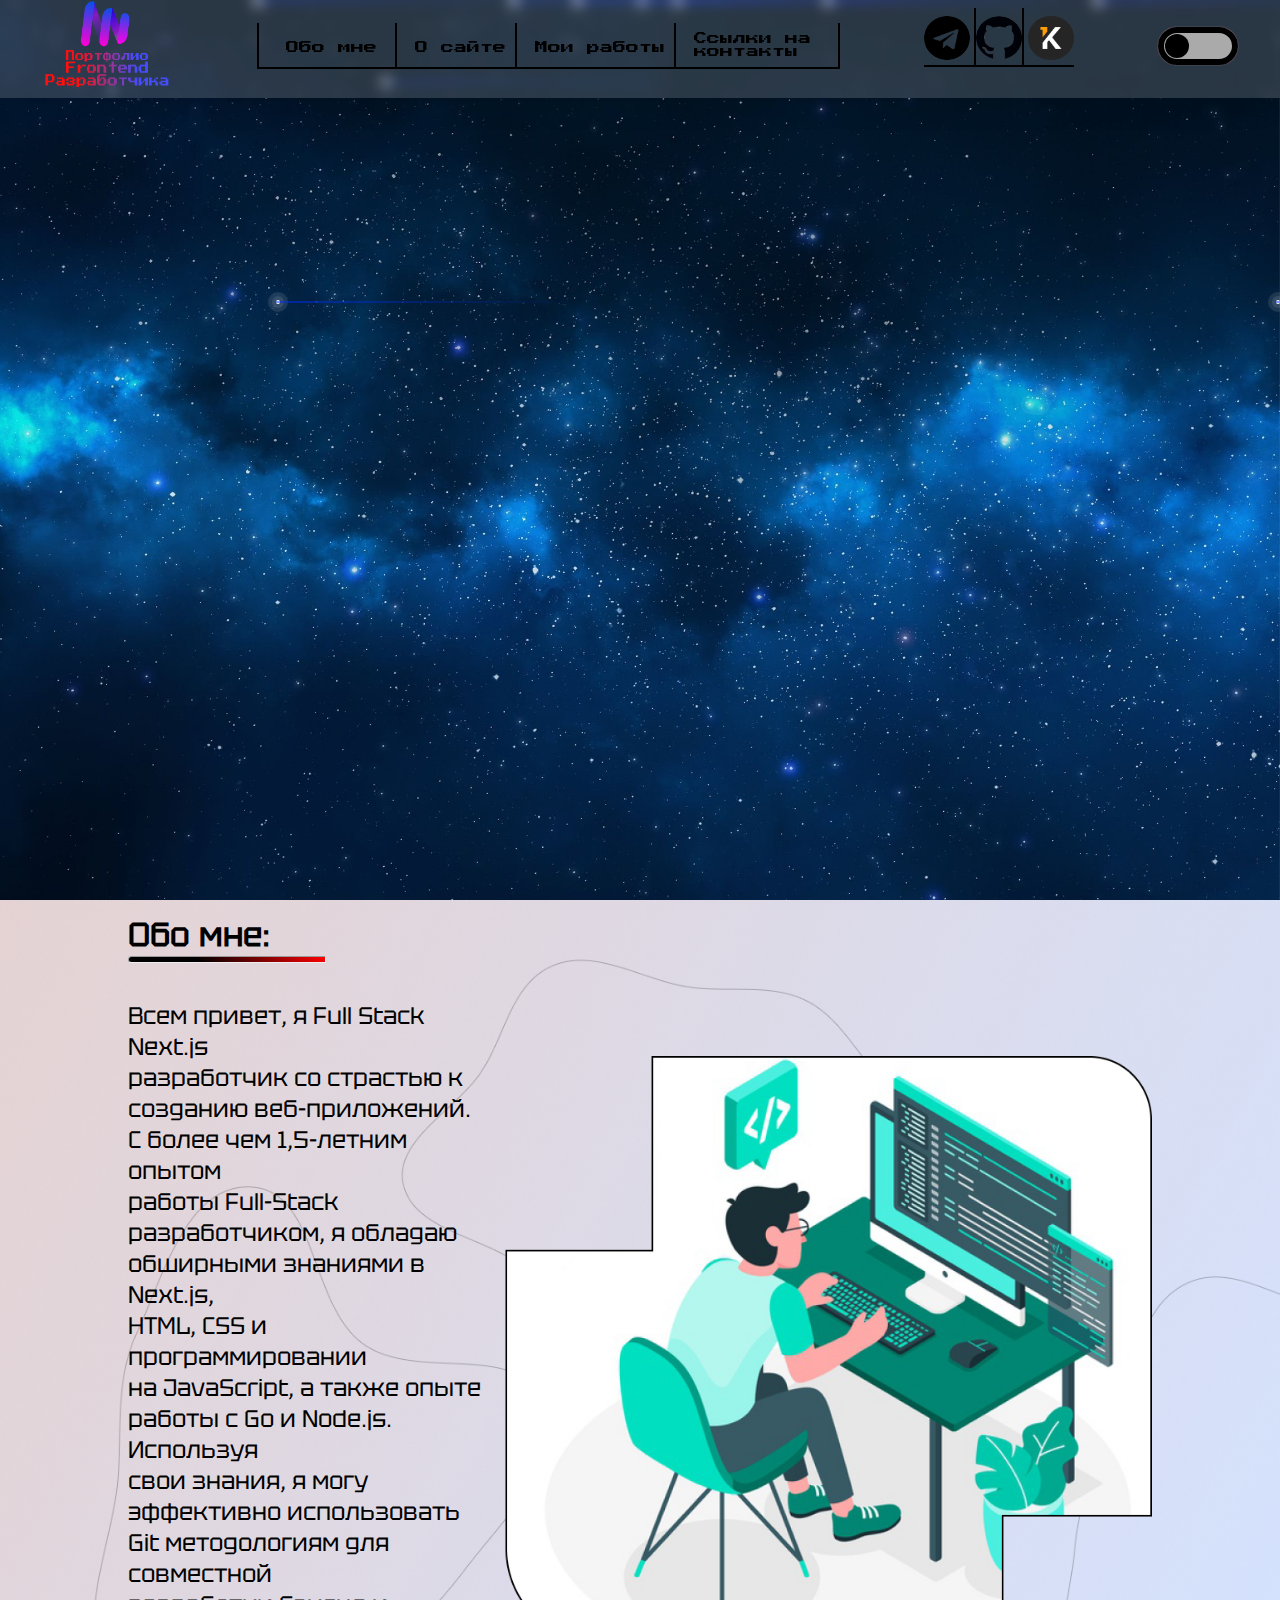
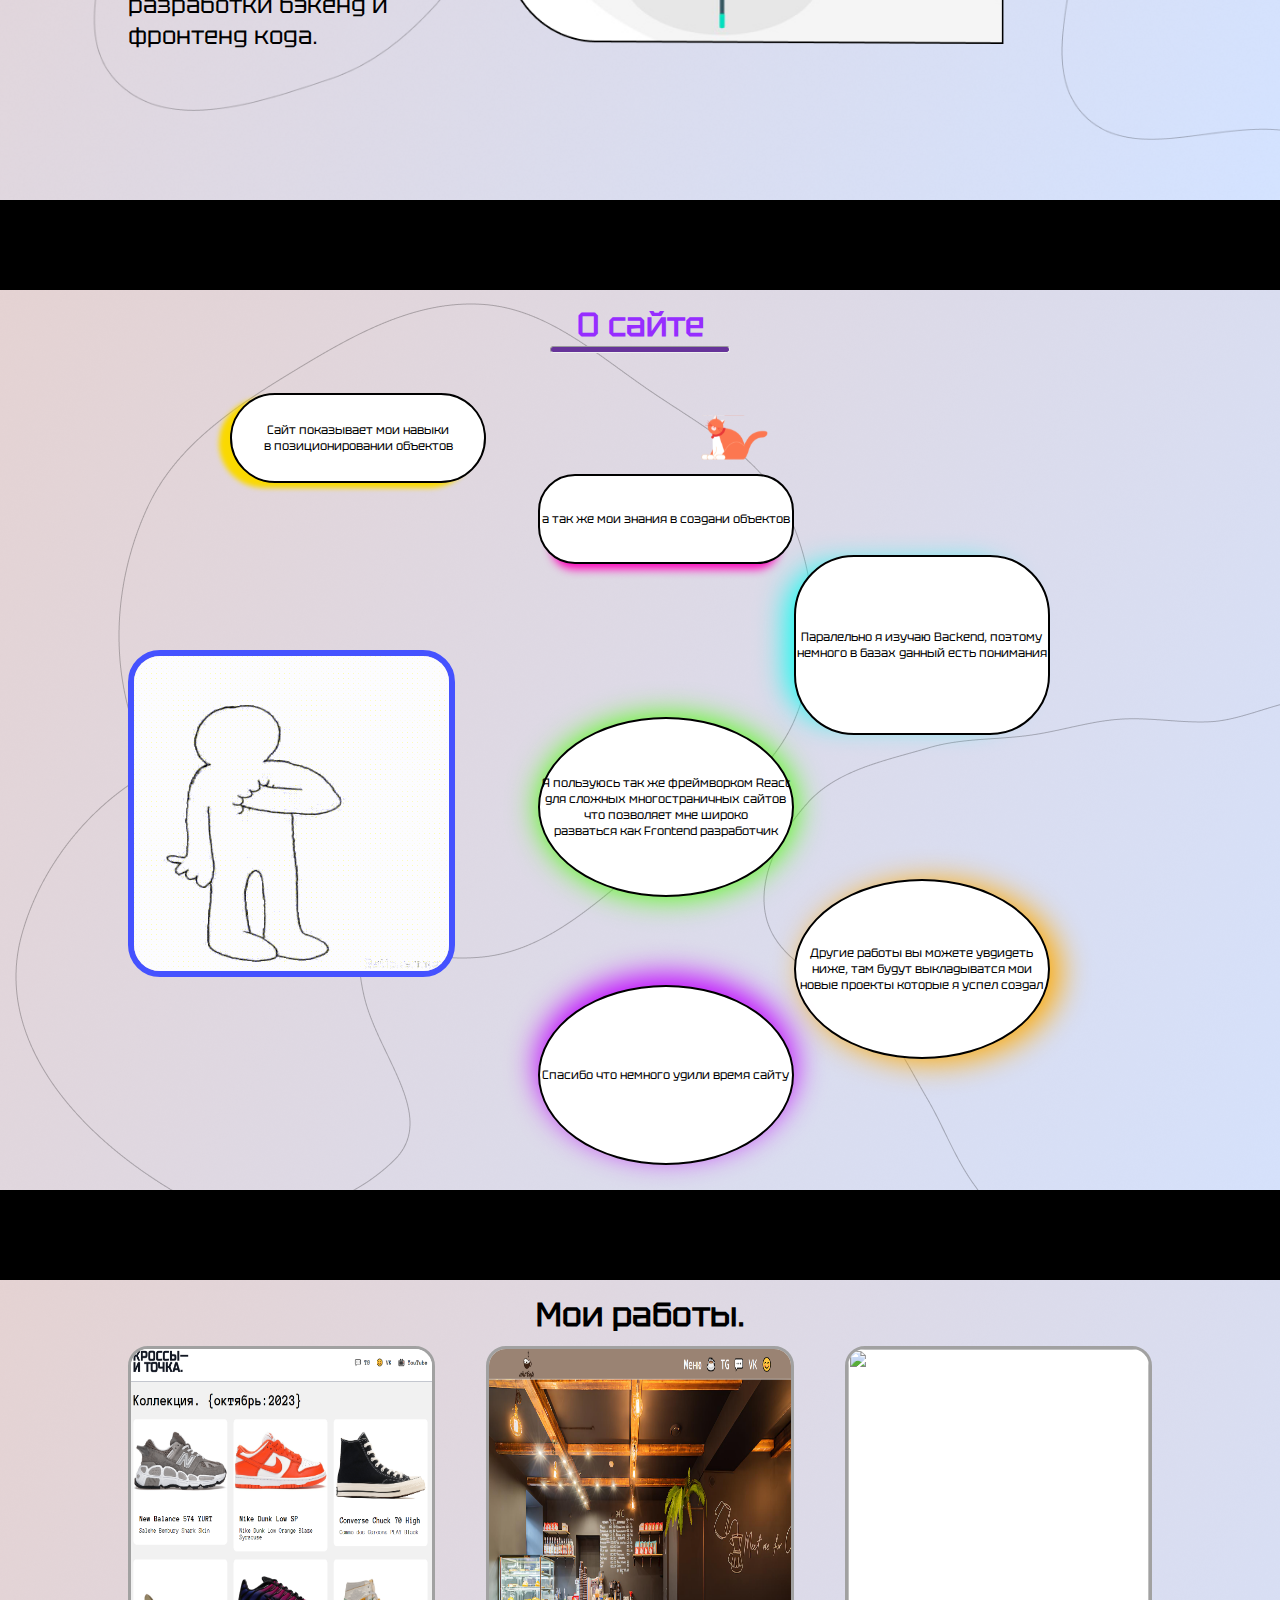
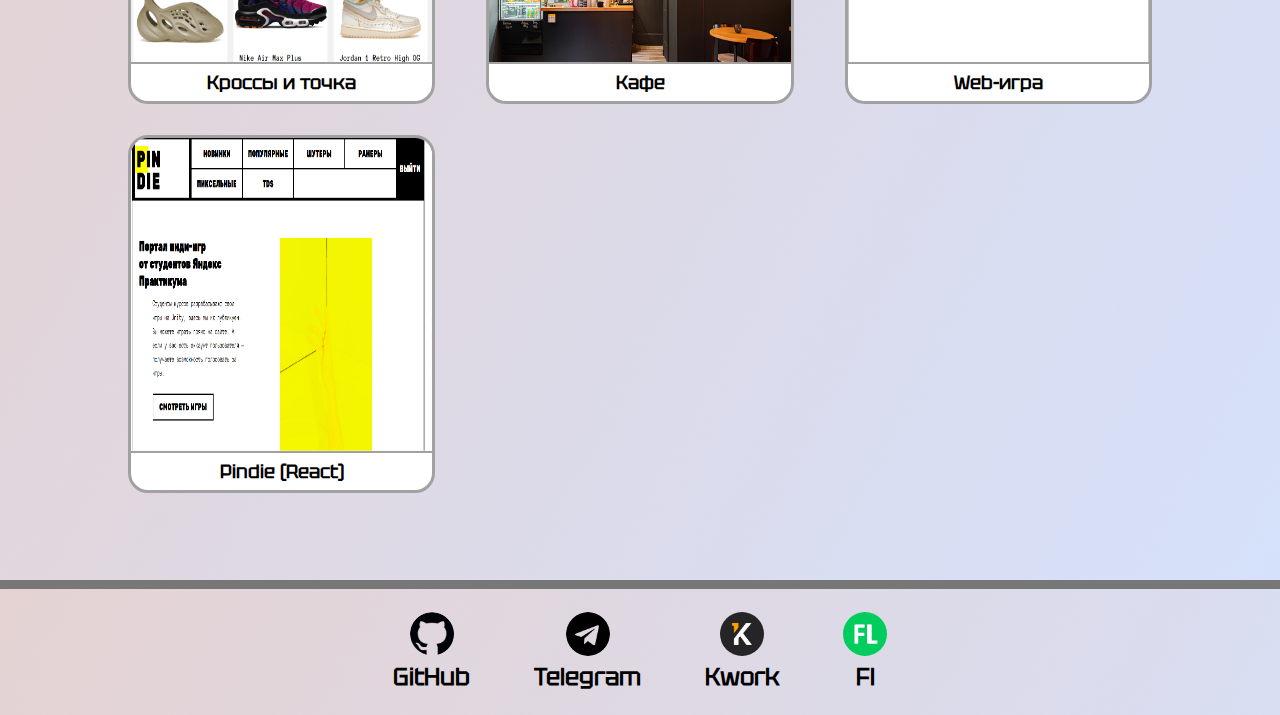
==== Portfolio.html @ 62698fb5 "add" ====
<!DOCTYPE html>
<html lang="ru">

<head>
  <meta charset="UTF-8">
  <meta name="viewport" content="width=device-width, initial-scale=1.0">
  <link rel="stylesheet" href="./css/main.css">
  <script src="./js/main.js" defer></script>
  <title>Portfolio</title>
</head>

<body>
  <header>
    <div class="header" id="hed">
      <div class="content__header">
        <div class="header__logo">
          <a href="./index.html"><img src="./image/Logo.png" class="logo-img" alt="Logo"></a>
        </div>
        <nav>
          <div class="navigation">
            <ul>
              <a href="#cp-1" class="list1">
                <li>Обо мне</li>
              </a>
              <a href="#cp-2" class="list2">
                <li>О сайте</li>
              </a>
              <a href="#cp-3" class="list3">
                <li>Мои работы</li>
              </a>
              <a href="#cp-4" class="list4">
                <li>Ссылки на <br> контакты</li>
              </a>
            </ul>
          </div>
        </nav>
        <div class="link">
          <a href=""><img class="img_link-1" src="./image/Telegram.png" alt="Telegram"></a>
          <a class="border__link" href=""><img class="img_link-2" src="./image/GitHub.png" alt="GitHub"></a>
          <a href=""><img class="img_link-3" src="./image/Kwork.png" alt="Kwork"></a>
        </div>
        <label class="switch">
          <input type="checkbox" class="switch_input" />
          <span class="switch__slider"></span>
        </label>
      </div>
    </div>
    </div>
  </header>
  <main>
    <div class="nav__fixed" id="nav__hidden">
        <ul class="nav__fixed-list">
          <a href="#cp-1" class="fixed-1" ><img src="./image/ob.png" alt="" class="fixed"></a>
          <a href="#cp-2" class="fixed-2" ><img src="./image/sayt.png" alt="" class="fixed"></a>
          <a href="#cp-3" class="fixed-3" ><img src="./image/project.png" alt="" class="fixed"></a>
          <a href="#cp-4" class="fixed-4" ><img src="./image/social-network.png" alt="" class="fixed"></a>
        </ul>
    </div>
    <section>
      <div class="content__background"></div>
      <span class="li li-1"></span>
      <span class="li li-2"></span>
      <span class="li li-3"></span>
      <span class="li li-4"></span>
      <span class="li li-5"></span>
      <span class="li li-6"></span>
      <span class="li li-7"></span>
      <span class="li li-8"></span>
      <span class="li li-9"></span>
      <span class="li li-10"></span>
    </section>
    <section>
      <div class="chapter__main" id="cp-1">
        <div class="chapter">
          <div class="text-chapter">
            <h2>Обо мне:</h2>
            <hr class="hr1">
            <p class="description">Всем привет, я Full Stack Next.js
              <br> разработчик со страстью к
              <br> созданию веб-приложений.
              <br> С более чем 1,5-летним опытом
              <br> работы Full-Stack разработчиком, я обладаю
              <br> обширными знаниями в Next.js,
              <br> HTML, CSS и программировании
              <br> на JavaScript, а также опыте работы с Go и Node.js. Используя
              <br> свои знания, я могу эффективно использовать
              <br> Git методологиям для совместной
              <br> разработки бэкенд и фронтенд кода.
            </p>
          </div>
          <div class="image-chapter">
            <img id="img__chapter" src="./image/image-chapter.png" alt="">
          </div>
        </div>
      </div>
    </section>
    <div class="transition"></div>
    <section>
      <div class="AboutTheSite" id="cp-2">
        <div class="AboutTheSite__container">
          <div class="AboutTheSite__title">
            <h2>О сайте</h2>
            <hr class="hr2">
          </div>
          <div class="AboutTheSite__text">
            <div class="AboutTheSite__text-1 table">
              <p>Сайт показывает мои навыки <br>
                в позиционировании объектов</p>
            </div>
            <div class="AboutTheSite__text-2 table">
              <img src="./image/Cat.svg" alt="">
              <p>а так же мои знания в создани объектов</p>
            </div>
            <div class="AboutTheSite__text-3 table">
              <p>Паралельно я изучаю Backend, поэтому немного в базах данный есть понимания</p>
            </div>
            <div class="AboutTheSite__text-4 table">
              <p>Я пользуюсь так же фреймворком React 
                <br> для сложных многостраничных сайтов что позволяет мне широко
                <br> разваться как  Frontend разработчик
              </p>
            </div>
            <div class="AboutTheSite__text-5 table">
              <p>Другие работы вы можете увдидеть ниже,
                там будут выкладыватся мои новые проекты которые я успел создал</p>
            </div>
            <div class="AboutTheSite__text-6 table">
              <p>Спасибо что немного удили время сайту</p>
            </div>
          </div>
          <div class="gif">
            <img src="./image/love.gif" alt="">
          </div>
        </div>
      </div>
    </section>
    <div class="transition"></div>
    <section>
      <div class="projects" id="cp-3">
        <div class="projects__container">
          <div class="project__text">
            <h2>Мои работы.</h2>
          </div>
          <div class="wrapper__card">
            <div class="card">
              <div class="card__image">
                <img src="./image/cross.png" alt="">
              </div>
              <div class="card__text">
                <h3>Кроссы и точка</h3>
                <a href="https://cheerful-hummingbird-9cb876.netlify.app/" target="_blank">
                  <div class="card__text-p">
                    <p>Мой самый первый проект, данный сайт я разрабатывал по макету,
                      в нём нет ничего такого чем я бы мог похвастаться но вы можете
                      посмотреть его</p>
                  </div>
                </a>
              </div>
            </div>
            <div class="card">
              <div class="card__image">
                <img src="./image/cafe.png" alt="">
              </div>
              <div class="card__text">
                <h3>Кафе</h3>
                <a href="https://effervescent-frangollo-bc3923.netlify.app/" target="_blank">
                  <div class="card__text-p">
                    <p>Здесь я уже могу похвастаться своим первым слайдером а так же этот сайт был адаптирован под
                      мобильные устройства
                    </p>
                  </div>
                </a>
              </div>
            </div>
            <div class="card">
              <div class="card__image">
                <img src="./image/game.png" alt="">
              </div>
              <div class="card__text">
                <h3>Web-игра</h3>
                <a href="https://thriving-starlight-bf7956.netlify.app/" target="_blank">
                  <div class="card__text-p">
                    <p>Это чудо уже было созданно для изучения JavaScript, здесь можно выставить
                      характеристи своему герою и пойти в битву с противником
                    </p>
                  </div>
                </a>
              </div>
            </div>
            <div class="card">
              <div class="card__image">
                <img src="./image/Pindle.png" alt="">
              </div>
              <div class="card__text">
                <h3>Pindie (React)</h3>
                <a href="/" target="_blank">
                  <div class="card__text-p">
                    <p>
                      Сайт был создан изучая React, на этом сайте рализованно много фич, а так же есть авторизация,
                      проект дал мне большой опыт в изучении React
                    </p>
                  </div>
                </a>
              </div>
            </div>

          </div>
        </div>
    </section>
    <footer>
      <div class="transition__footer" id="cp-4">
        <div class="footer__container">
          <nav class="g">
            <a href=""><img class="footer-img" src="/image/GitHub.png" alt="">
              <h2>GitHub</h2>
            </a>
            <a href=""><img class="footer-img" src="/image/Telegram.png" alt="">
              <h2>Telegram</h2>
            </a>
            <a href=""><img class="footer-img" src="/image/Kwork.png" alt="">
              <h2>Kwork</h2>
            </a>
            <a href=""><img class="footer-img" src="/image/FL.png" alt="">
              <h2>Fl</h2>
            </a>
          </nav>
        </div>
      </div>
    </footer>
  </main>
</body>

</html>
---- css/main.css ----
* {
    margin: 0;
    padding: 0;
    box-sizing: border-box;
}

a {
    text-decoration: none;
    color: white;
}
:root {
    --index: calc(1vw + 1vh);
    --transition: 1.5s cubic-bezier(0.05, 0.5, 0, 1);
    --logo-size: calc(var(--index) * 8);
}

@font-face {
    font-family: Tektur-3d;
    src: url(../Fonts/Tektur-VariableFont_wdth\,wght.ttf);
    font-weight: 400;
    
}

@font-face {
    font-family: Exo2-3d;
    src: url(../Fonts/Exo2-Italic-VariableFont_wght.ttf);
    font-weight: 400;
}

@font-face {
    font-family: PressStart2P-3d;
    src: url(../Fonts/PressStart2P-Regular.ttf);
    font-weight: 400;
}

body {
    color: rgb(255, 255, 255);
    font-family: Tektur-3d;
    overflow-x: hidden;
}

html {
  scroll-behavior: smooth;
}

.hidden {
  display: none;
}


.Load {
    position: absolute;
    z-index: 100;
    width: 100vw;
    height: 100vh;
    background-color: black;
}

.logo {
    width: var(--logo-size);
    position: absolute;
    height: var(--logo-size);
    background-size: var(--logo-size); 
    background-repeat: no-repeat;
    left: calc(50% - calc(var(--logo-size) / 2));
    top: calc(var(--index) * 2.8);
    z-index: 1;
}

.layers {
    perspective: 1000px;
    overflow: hidden;
}

.layers__container {
    height: 100vh;
    min-height: 500px;
    transform-style: preserve-3d;
    transform: rotateX(var(--move-y)) rotateY(var(--move-x));
    will-change: transform;
    transition: transform var(--transition);
}

.layers__item {
    position: absolute;
    inset: -15vw;
    background-size: cover;
    background-position: center;
    display: flex;
    justify-content: center;
    align-items: center;
}

.layer-1 {
    transform: translateZ(-155px); scale: (1.06);
}

.layer-2 {
    transform: translateZ(80px) scale(.8);
}

.layer-3 {
    transform: translateZ(120px) scale(.88);
}

.layer-5 {
    transform: translateZ(380px) scale(.7);
}

.hero__content {
    font-size: calc(var(--index) * .80);
    text-align: center;
    text-transform: uppercase;
    letter-spacing: calc(var(--index) * .2.5);
    line-height: 2.5em;
    margin-top: calc(var(--index) * -0.1);
}


.hero__content span {
    display: block;
}

.button-start {
    font-size: Arial;
    font-weight: 600;
    text-transform: uppercase;
    font-size: calc(var(--index) * .71);
    letter-spacing: -0.01vw;
    padding: calc(var(--index) * .7) calc(var(--index) * 1.25);
    background-color: transparent;
    color: white;
    border-radius: 10em;
    border: rgb(255 255 255 / .4) 3px solid;
    outline: none;
    cursor: pointer;
    
}

.button-start:hover {
    border: rgba(17, 0, 255, 0.4) 3px solid;
}


.layer-4, .layer-5 {
    pointer-events: none;
}


/* Главная страница  */

.header {
position: fixed;
z-index: 3;
background: rgba(255, 255, 255, 0.16);
box-shadow: 0 4px 30px rgba(0, 0, 0, 0.1);
backdrop-filter: blur(5.7px);
-webkit-backdrop-filter: blur(5.7px);
width: 100%;
height: calc(var(--index) * 4.5)

}
.content__header {
display: flex;
justify-content:space-around;
align-items: center;
width: 100%;
margin: 0 auto;
}



.header__logo img {
  width: calc(var(--index) * 6);
  height: calc(var(--index) * 4);
}

.navigation {

border-bottom: 0.3vh solid black;
border-left: 0.3vh solid black;
border-right: 0.3vh solid black;
padding: 0 2vh 0 2vh;
}

.navigation li, ul {
    font-family: PressStart2P-3d;
    font-size: calc(var(--index) * 0.60);
    display: flex;
    gap: 1vh;
    list-style: none;
    color: black;
    transition: 0.5s ease-in-out;
}

.list1 {
border-right: 0.3vh solid black;
padding: 2vh 2vh 0 1vh;
}

.list1 li:hover {
  color: rgb(255, 29, 29);
  text-shadow: rgb(255, 0, 0) 1px 0 10px;
}

.list2 {
border-right: 0.3vh solid black;
padding: 2vh 1vh 0 1vh;
}

.list2 li:hover {
  color: rgb(0, 171, 250);
  text-shadow: rgb(0, 171, 250) 1px 0 10px;
}

.list3 {
border-right: 0.3vh solid black;
padding: 2vh 1vh 0 1vh;
}

.list3 li:hover {
  color: rgb(255, 0, 64);
  text-shadow: rgb(255, 0, 64) 1px 0 10px;
}

.list4 {
  padding: 1vh 1vh 0 1vh;
  margin: 0 0 1vh 0;
}

.list4 li:hover {
  color: rgb(0, 255, 42);
  text-shadow: rgb(0, 255, 42) 1px 0 10px;
}


.link {
  margin-bottom: 1vh;
  border-bottom: 0.3vh solid black;
}

.border__link {
  padding-top: 4vh;
  border-left: 0.3vh solid black;
  border-right: 0.3vh solid black;
}

.link img {
  width: calc(var(--index) * 2.1);
  height: calc(var(--index) * 2);
  border-radius: 2em;
  transition: 0.5s ease-in-out;
}

.img_link-1:hover {
  -webkit-box-shadow: 4px 4px 62px 11px rgba(0, 30, 255, 1);
  -moz-box-shadow: 4px 4px 62px 11px rgba(0, 30, 255, 1);
  box-shadow: 4px 4px 62px 11px rgba(0, 30, 255, 1);
}

.img_link-2:hover {
  -webkit-box-shadow: 4px 4px 62px -10px rgba(255, 255, 255, 1);
  -moz-box-shadow: 4px 4px 62px -10px rgba(255, 255, 255, 1);
  box-shadow: 4px 4px 62px -10px rgba(255, 255, 255, 1);
}

.img_link-3:hover {
  -webkit-box-shadow: 4px 4px 62px -10px rgba(246, 255, 107, 1);
  -moz-box-shadow: 4px 4px 62px -10px rgba(246, 255, 107, 1);
  box-shadow: 4px 4px 62px -10px rgba(246, 255, 107, 1);
}

/* переключатель */
.switch {
  display: inline-block;
  position: relative;
  width: 80px;
  height: 38px ;
  background-color: black;
  border-radius: 160px;
}

.switch_input {
  height: 0;
  width: 0;
  opacity: 0;
}

.switch__slider {
  position: absolute;
  cursor: pointer;
  inset: 0;
  background-color: rgb(170, 170, 170);
  border-radius: 160px;
  border: 6px solid black;
}

.switch__slider::before {
  content: "";
  position: absolute;
  cursor: pointer;
  left: 1px;
  top: 1px;
  height: 24px;
  width: 24px;
  background-color: rgb(0, 0, 0);
  border-radius: 160px;
}

.switch_input + .switch__slider {
  box-shadow: 0 0 1px pink;
}

.switch_input:checked + .switch__slider {
  background-color: black;
}


.switch_input:checked + .switch__slider::before {
  transform: translateX(40px);
  background-color: rgb(255, 255, 255);
}

/* Основа */
/* навигация */

#nav__hidden {
  display: none;
}

.nav__fixed {
  position: fixed;
  z-index: 10;
  right: 1.5%;
  top: 35%;
  background: rgba(0, 174, 255, 0.342);
  box-shadow: 0 4px 30px rgba(0, 0, 0, 0.1);
  backdrop-filter: blur(5.7px);
  -webkit-backdrop-filter: blur(5.7px);
  border-radius: 2em;
  width: 8vh;
  height: 35vh;
  border: 0.3vh black solid;
}

.nav__fixed-list {
  width: 100%;
  height: 100%;
  display: flex;
  flex-direction: column;
  justify-content: center;
  align-items: center;
  gap: 3vh;
}

.nav__fixed-list img {
  width: 5vh;
  height: 4.5vh;
}

.fixed-1:hover {
  padding-bottom: 0.4vh;
  border-bottom: 0.3vh rgb(255, 29, 29) solid;
}

.fixed-2:hover {
  padding-bottom: 0.4vh;
  border-bottom: 0.3vh rgb(0, 171, 250) solid;
}

.fixed-3:hover {
  padding-bottom: 0.4vh;
  border-bottom: 0.3vh rgb(255, 0, 64) solid;
}

.fixed-4:hover {
  padding-bottom: 0.4vh;
  border-bottom: 0.3vh rgb(0, 255, 42) solid;
}

.contet__main {
  width: 100%;
  min-height: 100vh;
  transform-style: preserve-3d;
}


.content__background {
  perspective: 1px;
  width: 100%;
  height: 100dvh;
  transform-style: inherit;
}

.content__background::before {
  content: '';
  display: block;
  position: absolute;
  inset: 0;
  /* top: -10vh; */
  z-index: -1;
  transform-origin: center;
  min-height: 100vh;
  background-image: url(../image/bacground-test.jpg);
  background-attachment: fixed;
  background-repeat: no-repeat;
  background-size: cover;
  transition: 1s;
  transform: translateZ(-1px) scale(2);
}

/* Метеориты */
.li {

  position: absolute;
  top: 50%;
  left: 50%;
  width: 4px;
  height: 4px;
  background: #FFF;
  border-radius: 50%;
  box-shadow: 0 0 0 4px rgba(255, 255, 255, 0.1),
  0 0 0 8px rgba(255, 255, 255, 0.1),
  0 0 20px rgba(255,255,255,1);
  animation: animate 3s linear infinite;
}

@keyframes animate {
  0% {
    transform: rotate(315deg) translateX(0);
    opacity: 0.1;
  }
  20% {
    opacity: 0.3;
  }
  40% {
    opacity: 0.5;
  }
  50% {
    opacity: 0.8;
  }
  70% {
    opacity: 1;
  }
  100% {
    transform: rotate(315deg) translateX(-100vh);
    opacity: 0;
  }
}

.li::before {
  content: '';
  position: absolute;
  top: 50%;
  transform: translateY(-50%);
  width: 300px;
  height: 1px;
  background: linear-gradient(90deg, #002fff, 
  transparent);
}

.li-1 {
  top: 0;
  right: 0;
  left: 50%;
  animation-delay: 0;
  animation-duration: 1s;
}
.li-2 {
  top: 0;
  right: 80px;
  left: 40%;
  animation-delay: 0.2s;
  animation-duration: 3s;
}
.li-3 {
  top: 80px;
  right: 0px;
  left: 30%;
  animation-delay: 0.4s;
  animation-duration: 2s;
}
.li-4 {
  top: 0;
  right: 400px;
  left: 20%;
  animation-delay: 0.8s;
  animation-duration: 2.5s;
}
.li-5 {
  top: 0px;
  right: 180px;
  left: initial;
  animation-delay: 0.6s;
  animation-duration: 1.5s;
}
.li-6 {
  top: 0;
  right: 600px;
  left: initial;
  animation-delay: 1s;
  animation-duration: 3s;
}
.li-7 {
  top: 300px;
  right: 0px;
  left: initial;
  animation-delay: 1.2s;
  animation-duration: 1.75s;
}
.li-8 {
  top: 0;
  right: 700px;
  left: initial;
  animation-delay: 1.4s;
  animation-duration: 1.25s;
}
.li-9 {
  top: 300px;
  right: 1000px;
  left: initial;
  animation-delay: 0.75s;
  animation-duration: 2.25s;
}
.li-10 {
  top: 0;
  right: 450px;
  left: initial;
  animation-delay: 2.75;
  animation-duration: 2.25s;
}

/* Обо мне */

.chapter__main {
  width: 100%;
  height: 100vh;
  background-image: url(../image/background-chapter.png);
  background-repeat: no-repeat;
  background-size: cover;
}

.chapter {
  display: flex;
  padding: 1% 0 1% 0;
  width: 80%;
  height: 100vh;
  margin: 0 auto;
}


.hr1 {
  width: 22vh;
  height: 0.8vh;
  background: -webkit-linear-gradient(45deg, rgb(0, 0, 0) 35%, rgb(255, 0, 0) 100%);
  background: -moz-linear-gradient(45deg, rgb(0, 0, 0) 35%, rgb(255, 0, 0) 100%);
  background: linear-gradient(45deg, rgb(0, 0, 0) 35%, rgb(255, 0, 0) 100%);
  border-radius: 25px 0px 0px 25px;
}

.text-chapter {
display: flex;
flex-direction: column;
}

.text-chapter h2 {
  color: black;
  font-size: calc(var(--index) * 1.5);
}

.text-chapter p {
  margin-top: 10%;
  font-size: calc(var(--index) * 1.1);
  color: black;
}

.description {
  display: flex;
  justify-content: center;
  align-items: center;
}

.image-chapter {
  display: flex;
  align-items: center;
}

.image-chapter img {
  width: calc(var(--index) * 30);
  height: calc(var(--index) * 27);
}

.transition {
  width: 100%;
  height: 10vh;
  background-color: black;
}

/* О сайте */

.AboutTheSite {
  padding: 1% 0 1% 0;
  width: 100%;
  height: 100vh;
  background-image: url(../image/AboutTheSite.png);
  position: relative;
}

.AboutTheSite__container {
  width: 80%;
  margin: 0 auto;
}

.AboutTheSite__title h2 {
  color: rgb(150, 45, 255);
  text-align: center;
  font-size: calc(var(--index) * 1.5);

}

.hr2 {
  background-color: rebeccapurple;
  border-radius: 20px;
  margin: 0 auto;
  width: 20vh;
  height: 0.8vh;
}

.gif img{
  border: 6px solid rgb(69, 82, 255);
  border-radius: 2em;
}

.gif {
  position: absolute;
  top: 40%;
}

.AboutTheSite__text {
  width: 100%;
  height: 90vh;
  position: relative;
}
.AboutTheSite__text p {
  color: black;
}

.table {
  position: absolute;
  display: flex;
  justify-content: center;
  align-items: center;
  text-align: center;
  background-color: white;
  border: 2px solid black;
}

.table p {
  font-size: calc(var(--index) * 0.55)
}


.AboutTheSite__text-1 {
  top: 5%;
  left: 10%;
  border-radius: 88px;
  width: 25%;
  height: 10vh;
  -webkit-box-shadow: -11px 5px 5px 0px rgba(250,217,0,1);
  -moz-box-shadow: -11px 5px 5px 0px rgba(250,217,0,1);
  box-shadow: -11px 5px 5px 0px rgba(250,217,0,1);
}

.AboutTheSite__text-2 {
  position: relative;
  top: 15%;
  left: 40%;
  border-radius: 37px;
  width: 25%;
  height: 10vh;
  -webkit-box-shadow: -1px 19px 10px -14px rgba(255,0,187,1);
  -moz-box-shadow: -1px 19px 10px -14px rgba(255,0,187,1);
  box-shadow: -1px 19px 10px -14px rgba(255,0,187,1);
}

.AboutTheSite__text-2 img {
  position: absolute;
  top: -96%;
  left: 60%;
  width: calc(var(--index) * 4);
  height: calc(var(--index) * 4);

}


.AboutTheSite__text-3 {
  top: 25%;
  left: 65%;
  border-radius: 60px;
  width: 25%;
  height: 20vh;
  -webkit-box-shadow: -20px -2px 31px -14px rgba(0,255,242,1);
  -moz-box-shadow: -20px -2px 31px -14px rgba(0,255,242,1);
  box-shadow: -20px -2px 31px -14px rgba(0,255,242,1);
}

.AboutTheSite__text-4 {
  top: 45%;
  left: 40%;
  border-radius: 70%;
  width: 25%;
  height: 20vh;
  -webkit-box-shadow: 1px 0px 31px 0px rgba(72,255,0,1);
  -moz-box-shadow: 1px 0px 31px 0px rgba(72,255,0,1);
  box-shadow: 1px 0px 31px 0px rgba(72,255,0,1);
}

.AboutTheSite__text-5 {
  top: 65%;
  left: 65%;
  border-radius: 70%;
  width: 25%;
  height: 20vh;
  -webkit-box-shadow: 10px 3px 31px 0px rgba(255,170,0,1);
  -moz-box-shadow: 10px 3px 31px 0px rgba(255,170,0,1);
  box-shadow: 10px 3px 31px 0px rgba(255,170,0,1);
}

.AboutTheSite__text-6 {
  top: 78%;
  left: 40%;
  border-radius: 70%;
  width: 25%;
  height: 20vh;
  -webkit-box-shadow: 0px -10px 31px 0px rgba(191,0,255,1);
  -moz-box-shadow: 0px -10px 31px 0px rgba(191,0,255,1);
  box-shadow: 0px -10px 31px 0px rgba(191,0,255,1);
}

.gif img {
  width: calc(var(--index) * 15);
  height: calc(var(--index) * 15);
}

/* Мои работы */

.projects {
  padding: 1% 0 1% 0;
  width: 100%;
  height: 100vh;
  background-image: url(../image/projects-background.png);
  position: relative;
}

.projects__container {
  width: 80%;
  margin: 0 auto;
}

.project__text h2 {
  color: rgb(0, 0, 0);
  text-align: center;
  font-size: calc(var(--index) * 1.5);
}

.wrapper__card {
  width: 100%;
  height: 100%;
  display: flex;
  flex-wrap: wrap;
  justify-content: space-between;
  padding: 1% 0 1% 0;
  gap: 2%;
}

.card {
  display: flex;
  position: relative;
  flex-direction: column;
  background-color: rgb(255, 255, 255);
  width: 30%;
  height: 100%;
  border-radius: 20px 20px 20px 20px;
  border: 3px rgb(161, 161, 161) solid;
  overflow: hidden;
  margin-bottom: 3%;
}



.card__image {
  display: flex;
  justify-content: center;
  align-items: center;
}

.card__image img {
  border-bottom: 2px rgb(161, 161, 161) solid;
  width: 100%;
  height: 35vh;
}

.card__text {
  width: 100%;
  height: 90%;
  padding-top: 2%;
  padding-bottom: 2%;
  color: black;
  text-align: center;
}



.card__text h3 {
  color: black;
}


.card__text-p{
  font-size: calc(var(--index) * 0.8);
  display: flex;
  opacity: 0;
  position: absolute;
  text-align: center;
  justify-content: center;
  align-items: center;
  inset: 0;
  z-index: 2;
  color: #ffffff;
  background-color: #2b2e38d2;
  animation: back 1s ease-in-out;
}

.card__text-p:hover {
  animation: fadeInFromNone 1s  ease-in-out ;
  transition: 1s;
  opacity: 1;
}


@keyframes fadeInFromNone {
  from {
    opacity: 0;
  } to {
    opacity: 1;
  }
}

@keyframes back {
 from {
  opacity: 1;
 } to {
   opacity: 0;
 }
}

/* ссылки на контакты */


.transition__footer {
  width: 100%;
  height: 15vh;
  border-top: 1vh rgb(119, 119, 119) solid;
  background-image: url(../image/projects-background.png);
}

.footer__container {
  width: 100%;
  height: 100%;
}

.g {
  display: flex;
  height: 100%;
  justify-content: center;
  align-items: center;
  text-align: center;
  gap: 5%;
}

.g h2 {
  color: black;
}

.g a:hover {
  border-bottom: black 0.6vh solid;
}

.footer-img {
  width: 100%;
  height: 100%;
  width: calc(var(--index) * 2);
  height: calc(var(--index) * 2);
  border-radius: 2em;
}

/* анимация */

@keyframes animtaion-blocks {
  0% {
    opacity: 0;
    transform:translateX(500px)
  }
}

@keyframes animtaion-blocks-2 {
  0% {
    opacity: 0;
    transform:translateX(-500px)
  }
}

@media (prefers-reduced-motion: no-preference) {
  .animation-block {
   animation: animtaion-blocks 2s infinite;
  }
  .animation-block-2 {
    animation: animtaion-blocks-2 2s 1;
  }
}
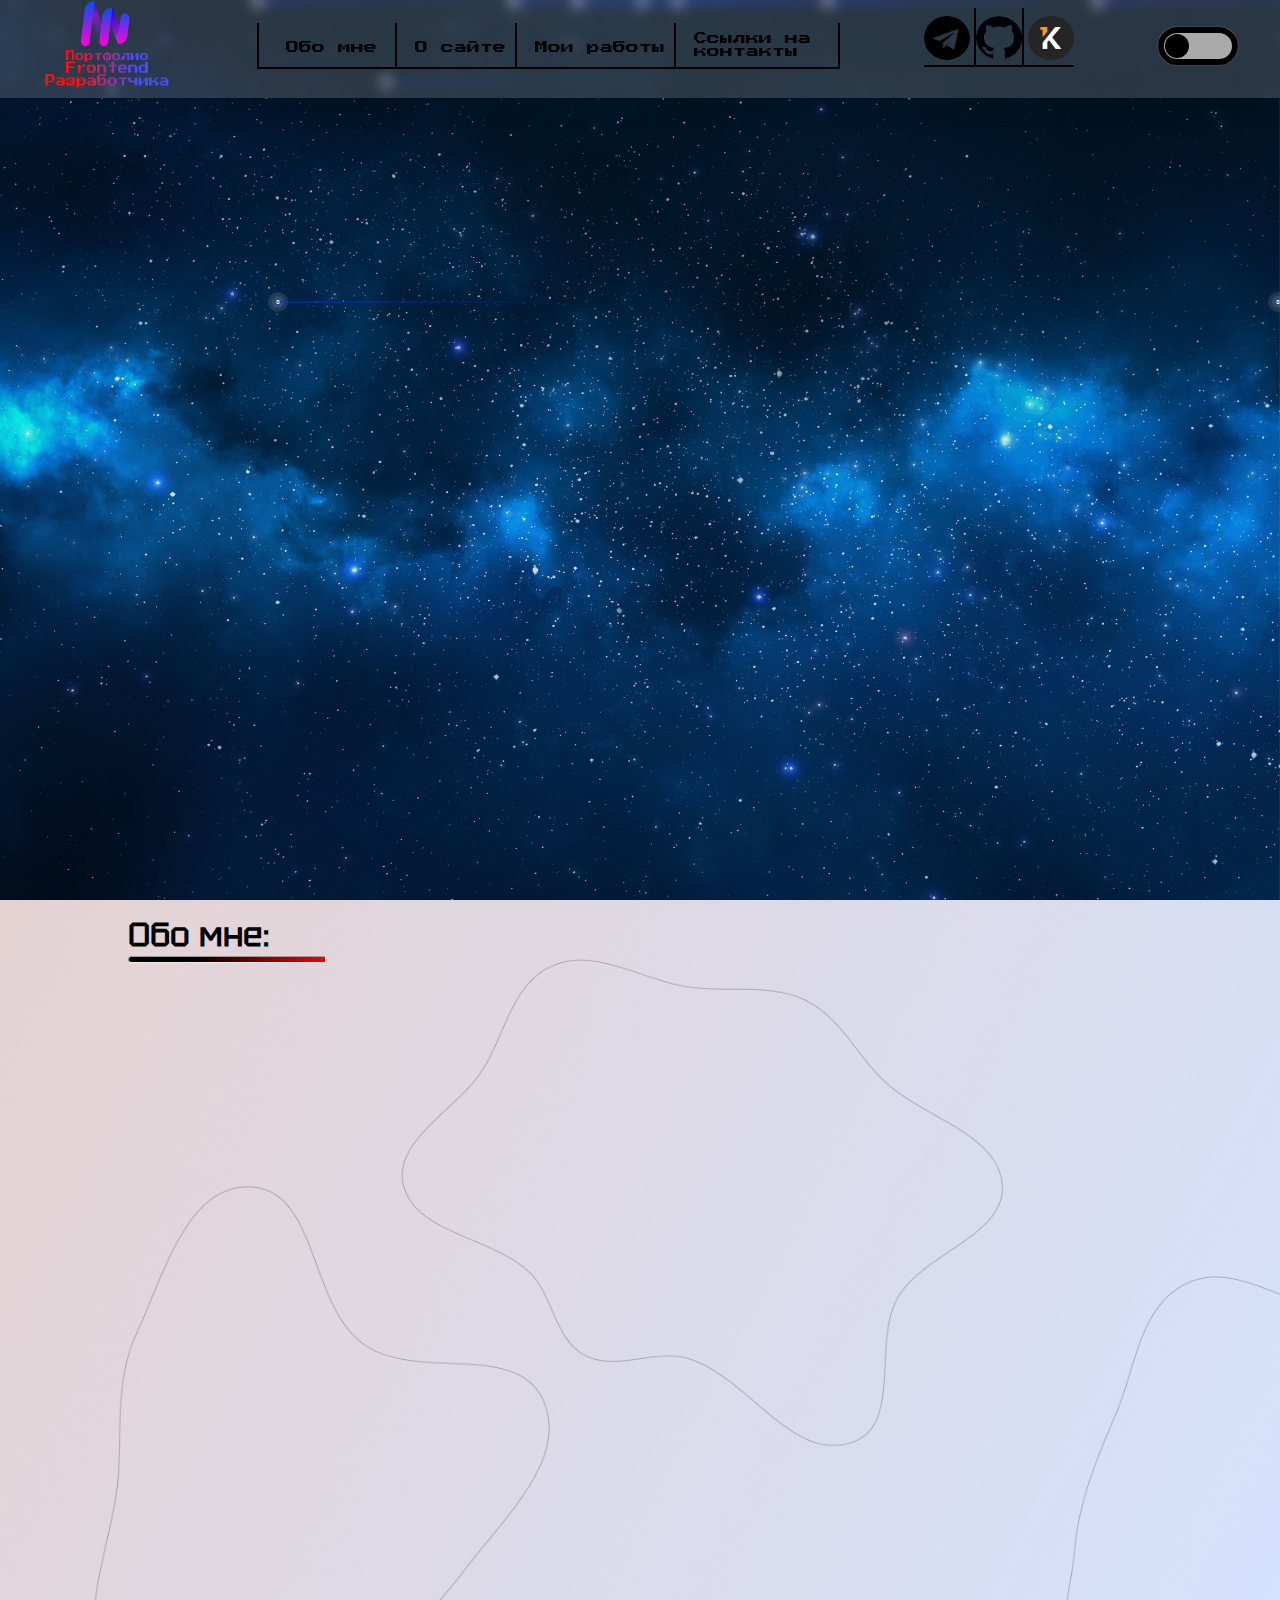
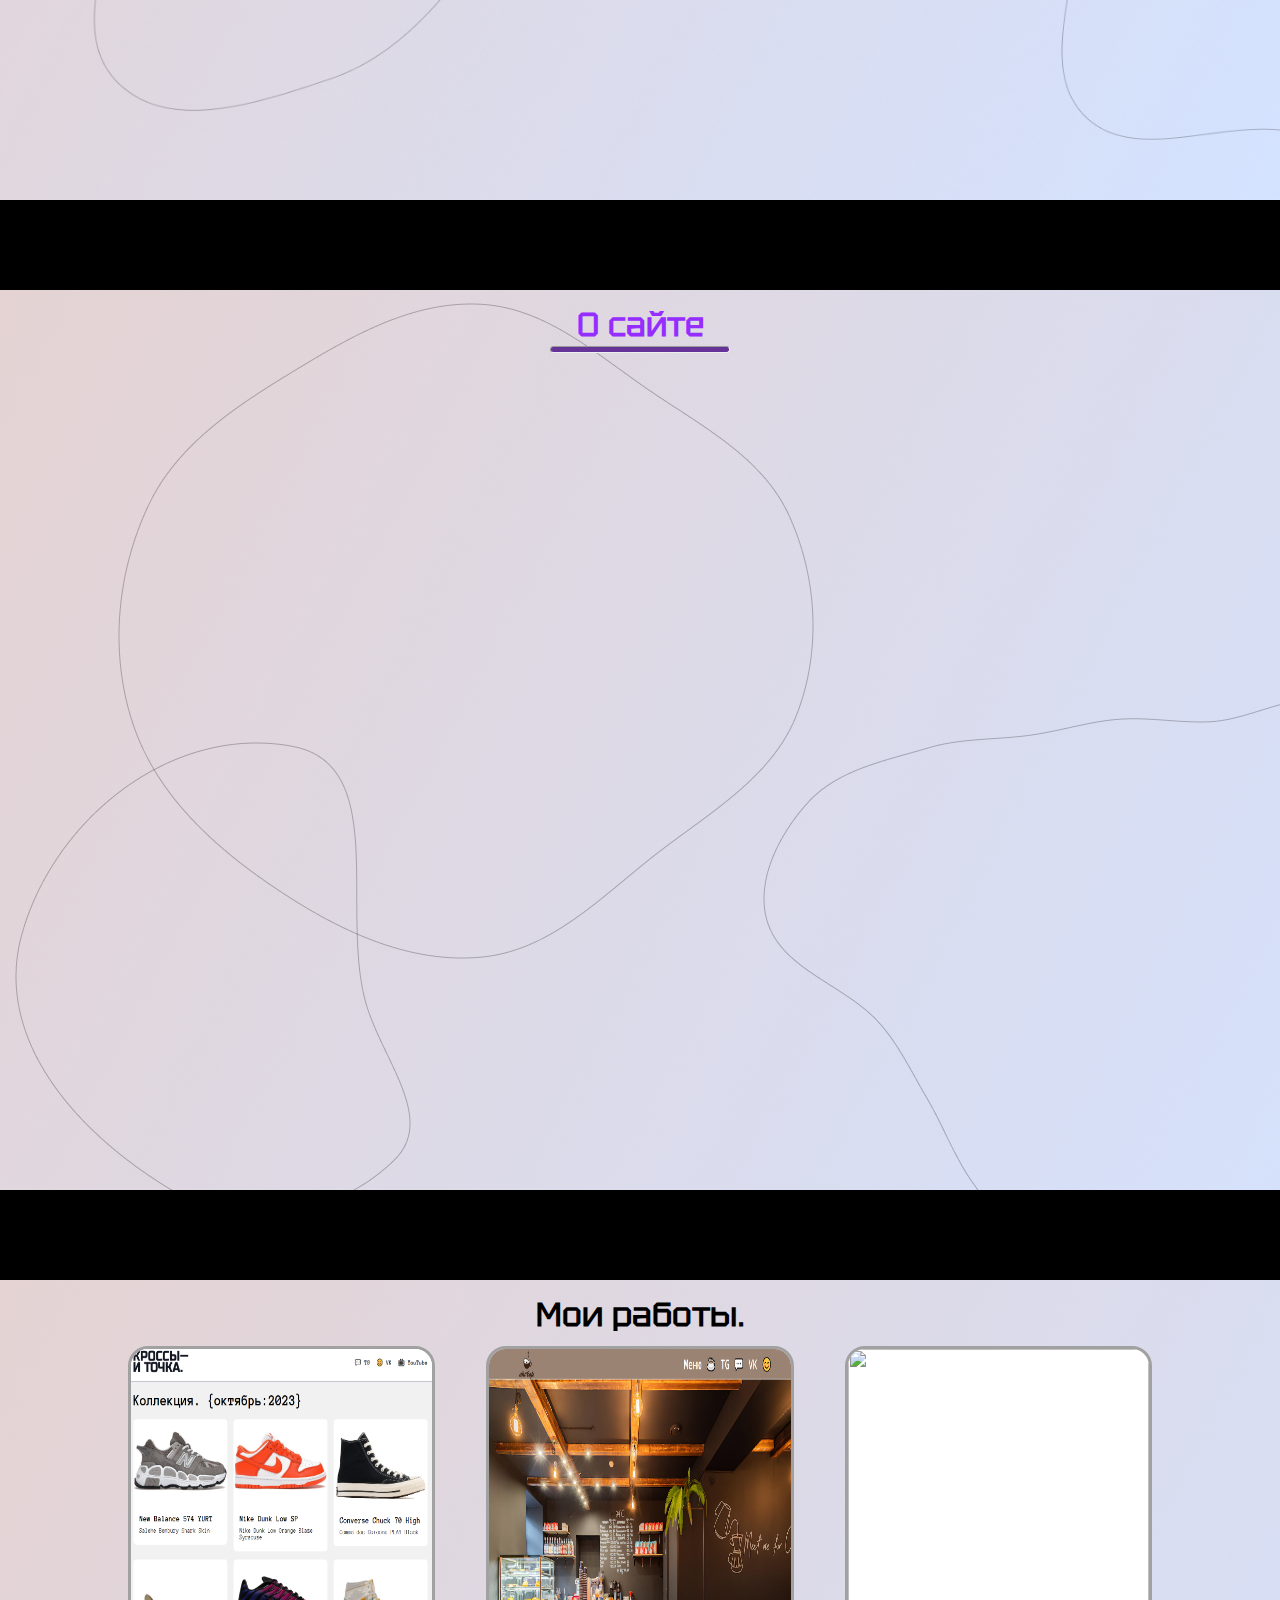
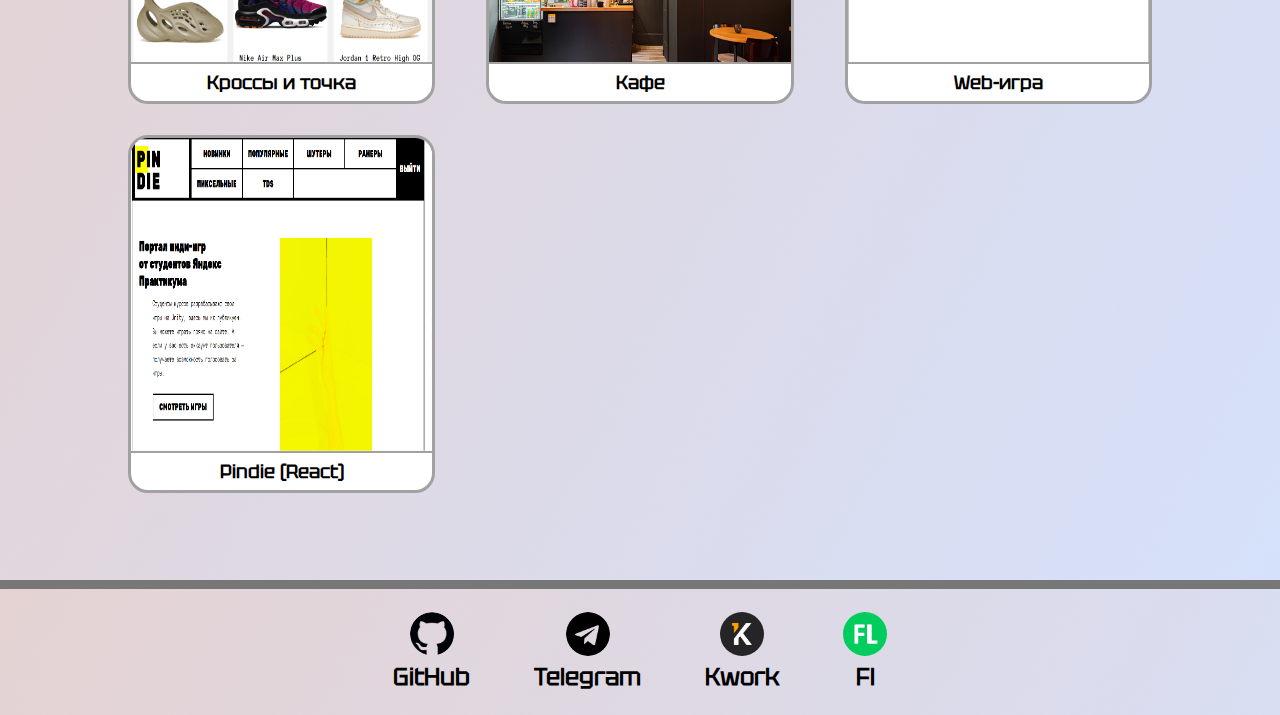
==== commit c458f1ab: "add" ====
--- a/Portfolio.html
+++ b/Portfolio.html
@@ -70,12 +70,12 @@
       <span class="li li-10"></span>
     </section>
     <section>
-      <div class="chapter__main" id="cp-1">
+      <div class="chapter__main anim" id="cp-1">
         <div class="chapter">
           <div class="text-chapter">
             <h2>Обо мне:</h2>
             <hr class="hr1">
-            <p class="description">Всем привет, я Full Stack Next.js
+            <p class="description ">Всем привет, я Full Stack Next.js
               <br> разработчик со страстью к
               <br> созданию веб-приложений.
               <br> С более чем 1,5-летним опытом
@@ -89,14 +89,14 @@
             </p>
           </div>
           <div class="image-chapter">
-            <img id="img__chapter" src="./image/image-chapter.png" alt="">
+            <img id="img__chapter"  src="./image/image-chapter.png" alt="">
           </div>
         </div>
       </div>
     </section>
     <div class="transition"></div>
     <section>
-      <div class="AboutTheSite" id="cp-2">
+      <div class="AboutTheSite anim" id="cp-2">
         <div class="AboutTheSite__container">
           <div class="AboutTheSite__title">
             <h2>О сайте</h2>
--- a/css/main.css
+++ b/css/main.css
@@ -911,11 +911,35 @@
   }
 }
 
+@keyframes animation-blocks-3 {
+  0% {
+    opacity: 0;
+    transform:translateY(-100%)
+  }
+  
+}
+@keyframes animation-blocks-4 {
+  0% {
+    opacity: 0;
+    transform:translateX(-100%)
+  }
+}
+
 @media (prefers-reduced-motion: no-preference) {
-  .animation-block {
-   animation: animtaion-blocks 2s infinite;
-  }
-  .animation-block-2 {
+  .image-chapter {
+    display: none;
+    animation: animtaion-blocks 2s 1;
+  }
+  .description {
+    display: none;
     animation: animtaion-blocks-2 2s 1;
   }
+  .table {
+    display: none;
+    animation: animation-blocks-3 2s 1;
+  }
+  .gif {
+    display: none;
+    animation: animation-blocks-4 2s 1;
+  }
 }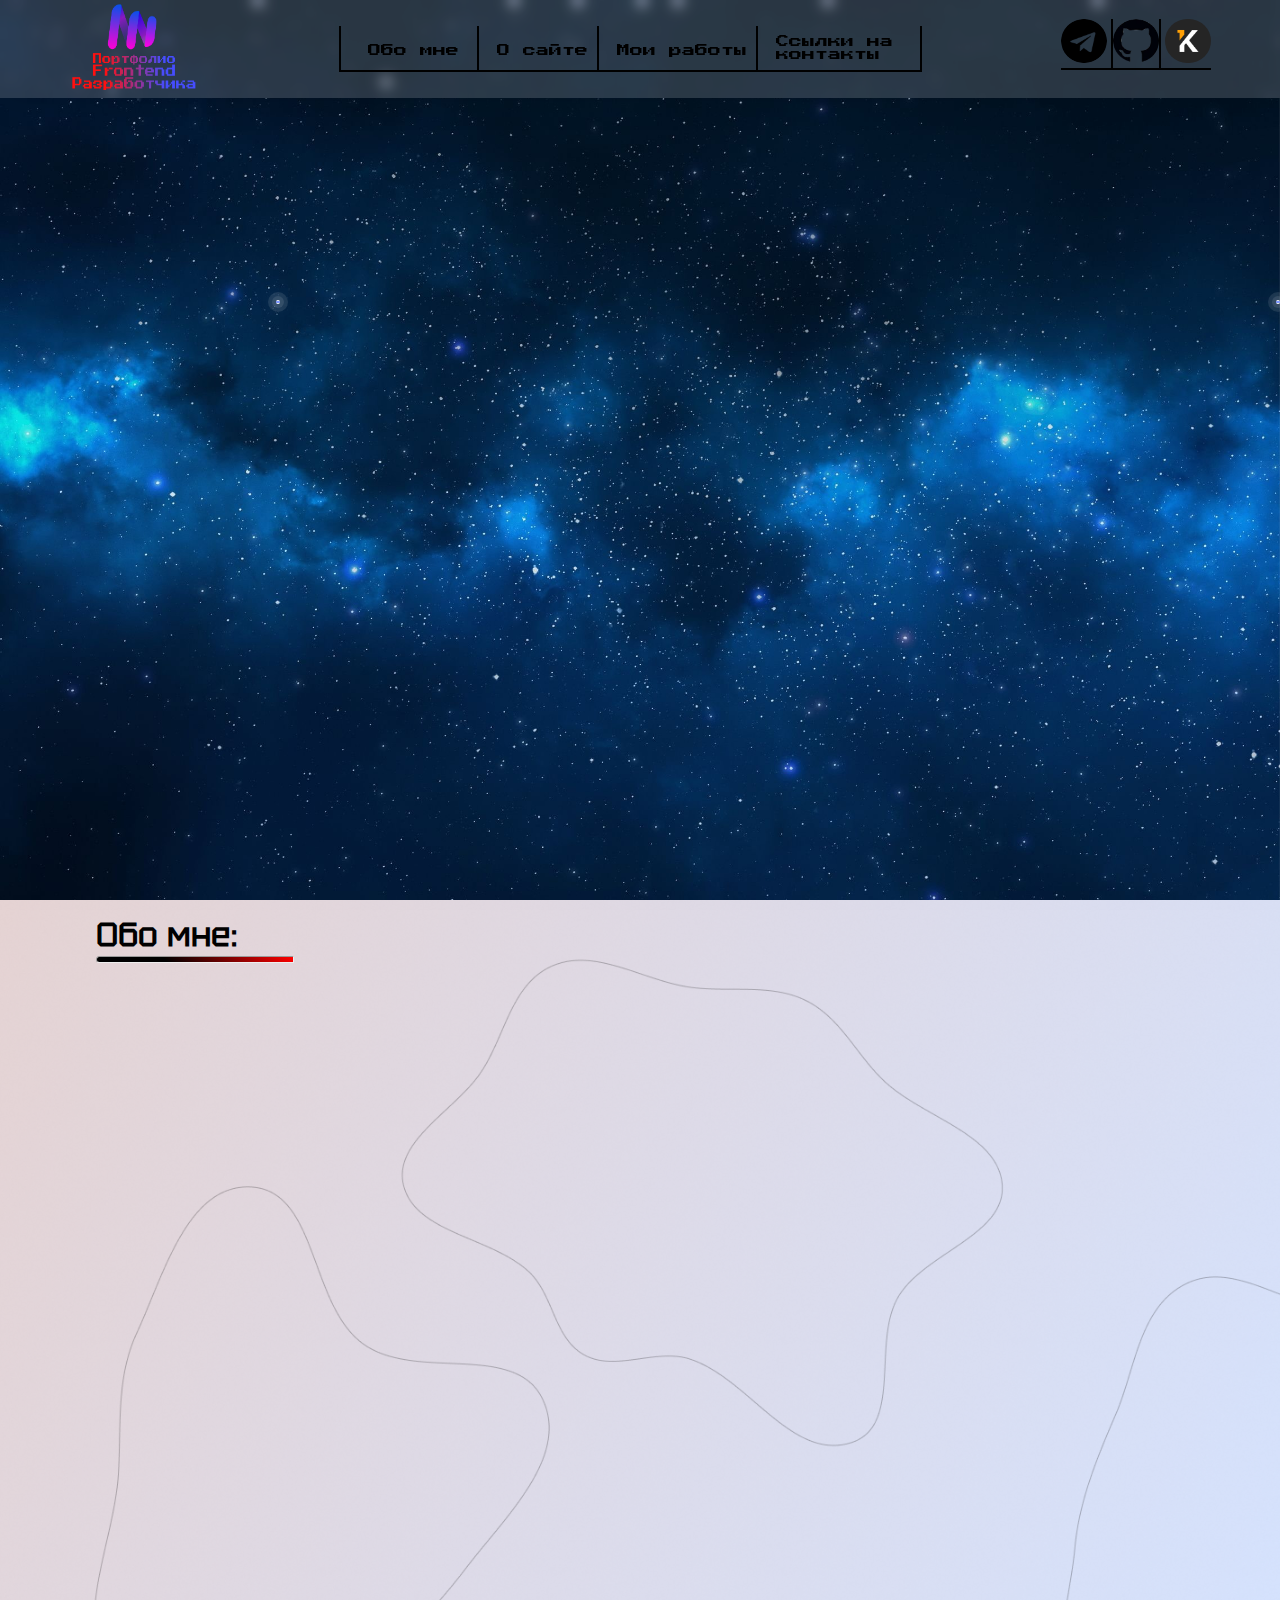
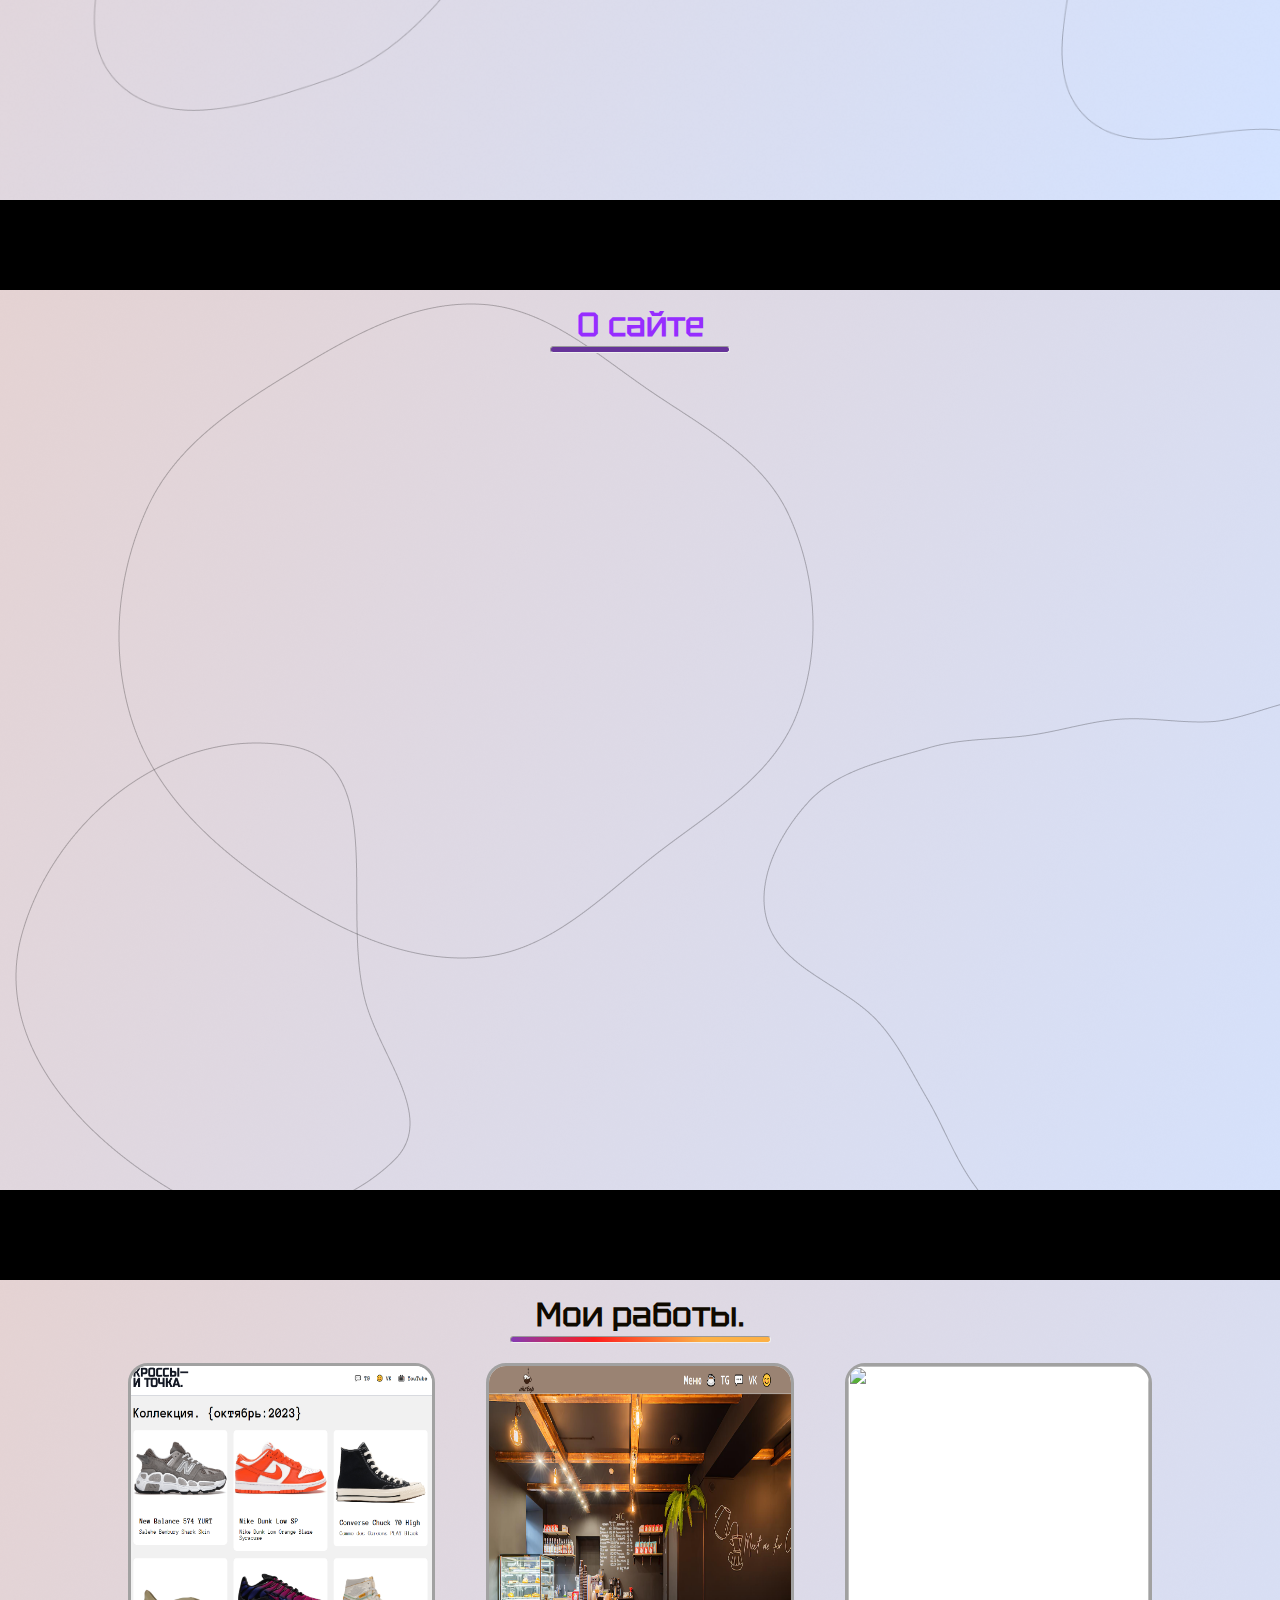
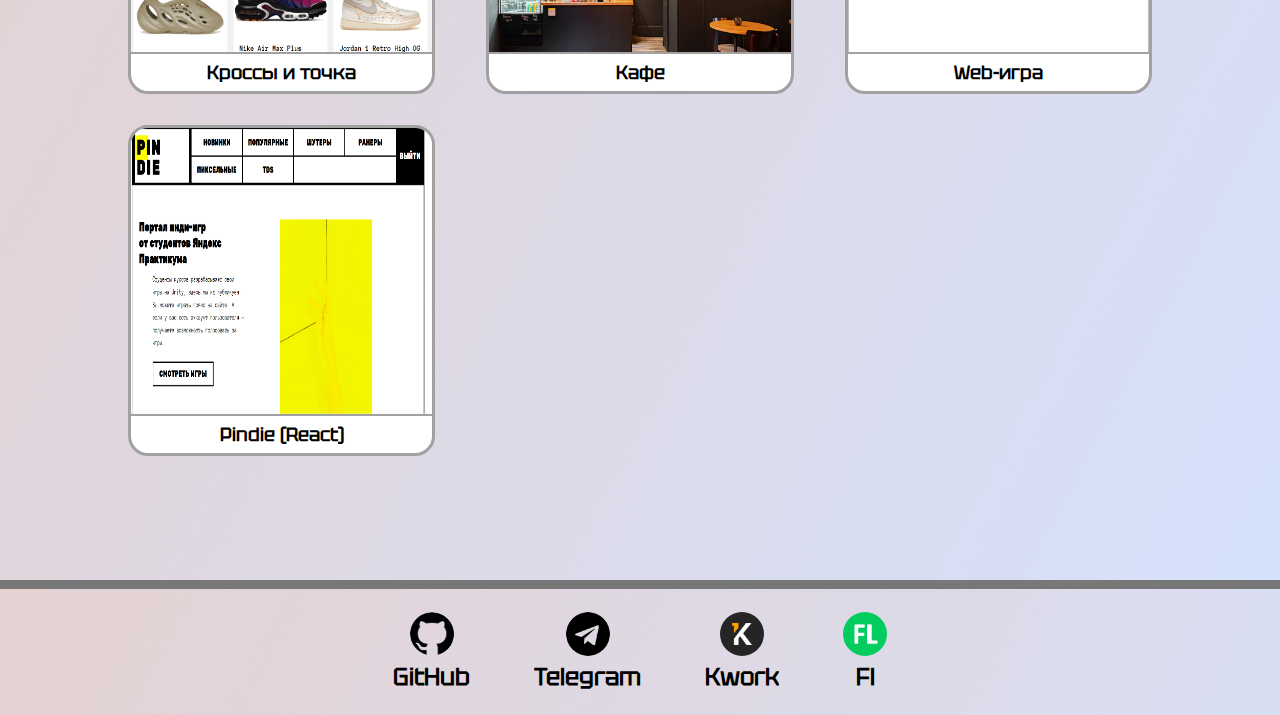
==== commit c9d6dcf5: "add" ====
--- a/Portfolio.html
+++ b/Portfolio.html
@@ -8,7 +8,6 @@
   <script src="./js/main.js" defer></script>
   <title>Portfolio</title>
 </head>
-
 <body>
   <header>
     <div class="header" id="hed">
@@ -39,10 +38,6 @@
           <a class="border__link" href=""><img class="img_link-2" src="./image/GitHub.png" alt="GitHub"></a>
           <a href=""><img class="img_link-3" src="./image/Kwork.png" alt="Kwork"></a>
         </div>
-        <label class="switch">
-          <input type="checkbox" class="switch_input" />
-          <span class="switch__slider"></span>
-        </label>
       </div>
     </div>
     </div>
@@ -140,6 +135,7 @@
         <div class="projects__container">
           <div class="project__text">
             <h2>Мои работы.</h2>
+            <hr class="hr3">
           </div>
           <div class="wrapper__card">
             <div class="card">
--- a/css/main.css
+++ b/css/main.css
@@ -3,6 +3,7 @@
     margin: 0;
     padding: 0;
     box-sizing: border-box;
+    overflow-x: hidden;
 }
 
 a {
@@ -166,6 +167,7 @@
 justify-content:space-around;
 align-items: center;
 width: 100%;
+height: 100%;
 margin: 0 auto;
 }
 
@@ -269,57 +271,6 @@
   -webkit-box-shadow: 4px 4px 62px -10px rgba(246, 255, 107, 1);
   -moz-box-shadow: 4px 4px 62px -10px rgba(246, 255, 107, 1);
   box-shadow: 4px 4px 62px -10px rgba(246, 255, 107, 1);
-}
-
-/* переключатель */
-.switch {
-  display: inline-block;
-  position: relative;
-  width: 80px;
-  height: 38px ;
-  background-color: black;
-  border-radius: 160px;
-}
-
-.switch_input {
-  height: 0;
-  width: 0;
-  opacity: 0;
-}
-
-.switch__slider {
-  position: absolute;
-  cursor: pointer;
-  inset: 0;
-  background-color: rgb(170, 170, 170);
-  border-radius: 160px;
-  border: 6px solid black;
-}
-
-.switch__slider::before {
-  content: "";
-  position: absolute;
-  cursor: pointer;
-  left: 1px;
-  top: 1px;
-  height: 24px;
-  width: 24px;
-  background-color: rgb(0, 0, 0);
-  border-radius: 160px;
-}
-
-.switch_input + .switch__slider {
-  box-shadow: 0 0 1px pink;
-}
-
-.switch_input:checked + .switch__slider {
-  background-color: black;
-}
-
-
-.switch_input:checked + .switch__slider::before {
-  transform: translateX(40px);
-  background-color: rgb(255, 255, 255);
 }
 
 /* Основа */
@@ -398,7 +349,6 @@
   display: block;
   position: absolute;
   inset: 0;
-  /* top: -10vh; */
   z-index: -1;
   transform-origin: center;
   min-height: 100vh;
@@ -588,7 +538,7 @@
 
 .image-chapter img {
   width: calc(var(--index) * 30);
-  height: calc(var(--index) * 27);
+  height: calc(var(--index) * 25);
 }
 
 .transition {
@@ -759,9 +709,19 @@
 }
 
 .project__text h2 {
-  color: rgb(0, 0, 0);
+  color: #0f0a00;
   text-align: center;
   font-size: calc(var(--index) * 1.5);
+  
+}
+
+.hr3 {
+  width: 29vh;
+  height: 0.8vh;
+  background: rgb(131,58,180);
+  background: linear-gradient(90deg, rgba(131,58,180,1) 0%, rgba(253,29,29,1) 32%, rgba(252,176,69,1) 74%);
+  margin: 0 auto;
+  border-radius: 25px 25px 25px 25px;
 }
 
 .wrapper__card {
@@ -934,7 +894,7 @@
     display: none;
     animation: animtaion-blocks-2 2s 1;
   }
-  .table {
+  .AboutTheSite__text {
     display: none;
     animation: animation-blocks-3 2s 1;
   }
@@ -942,4 +902,104 @@
     display: none;
     animation: animation-blocks-4 2s 1;
   }
+}
+
+ /* оптимизация под мобильные устройства  */
+
+@media (max-width: 1440px) {
+  /* обо мне  */
+  .chapter {
+    width: 85%;
+  }
+  .text-chapter p {
+    margin-top: 15%;
+    font-size: calc(var(--index) * 1.2);
+    align-items: center;
+    color: black;
+  }
+  .image-chapter img {
+    width: calc(var(--index) * 27);
+    height: calc(var(--index) * 25);
+  }
+  .nav__fixed {
+    width: 6vh;
+    height: 28vh;
+  }
+  .nav__fixed-list img {
+    width: 4.2vh;
+    height: 4vh;
+  }
+  /* О сайте  */
+  .AboutTheSite__container {
+    width: 85%;
+  }
+
+  .table p {
+    font-size: calc(var(--index) * 0.7)
+  }
+
+  .AboutTheSite__text-1 {
+    width: 30%;
+    height: 10vh;
+  }
+
+  .AboutTheSite__text-2 img {
+    height: calc(var(--index) * 5);
+  }
+
+
+  .AboutTheSite__text-3 {
+    left: 70%;
+  }
+
+  .AboutTheSite__text-4 {
+    width: 32%;
+    height: 20vh;
+  }
+
+  .AboutTheSite__text-5 {
+    left: 70%;
+    width: 26%;
+  }
+
+  .AboutTheSite__text-6 {
+    height: 19vh;
+
+  }
+
+  .gif img {
+    width: calc(var(--index) * 17);
+    height: calc(var(--index) * 17);
+  }
+  /* Мои работы  */
+  .wrapper__card {
+    padding: 2% 0 0% 0;
+    align-items: center;
+    gap: 4%;
+  }
+
+  .card__image img {
+    height: 32vh;
+  }
+}
+
+@media (max-width: 768px) { 
+  .header {
+    height: 20vh;
+   }
+
+   .header__logo img {
+    width: calc(var(--index) * 8);
+    height: calc(var(--index) * 6);
+  }
+
+  .navigation li, ul {
+    font-size: calc(var(--index) * 0.70);
+  }
+
+  .link img {
+    width: calc(var(--index) * 2.8);
+    height: calc(var(--index) * 2.5);
+  }
+
 }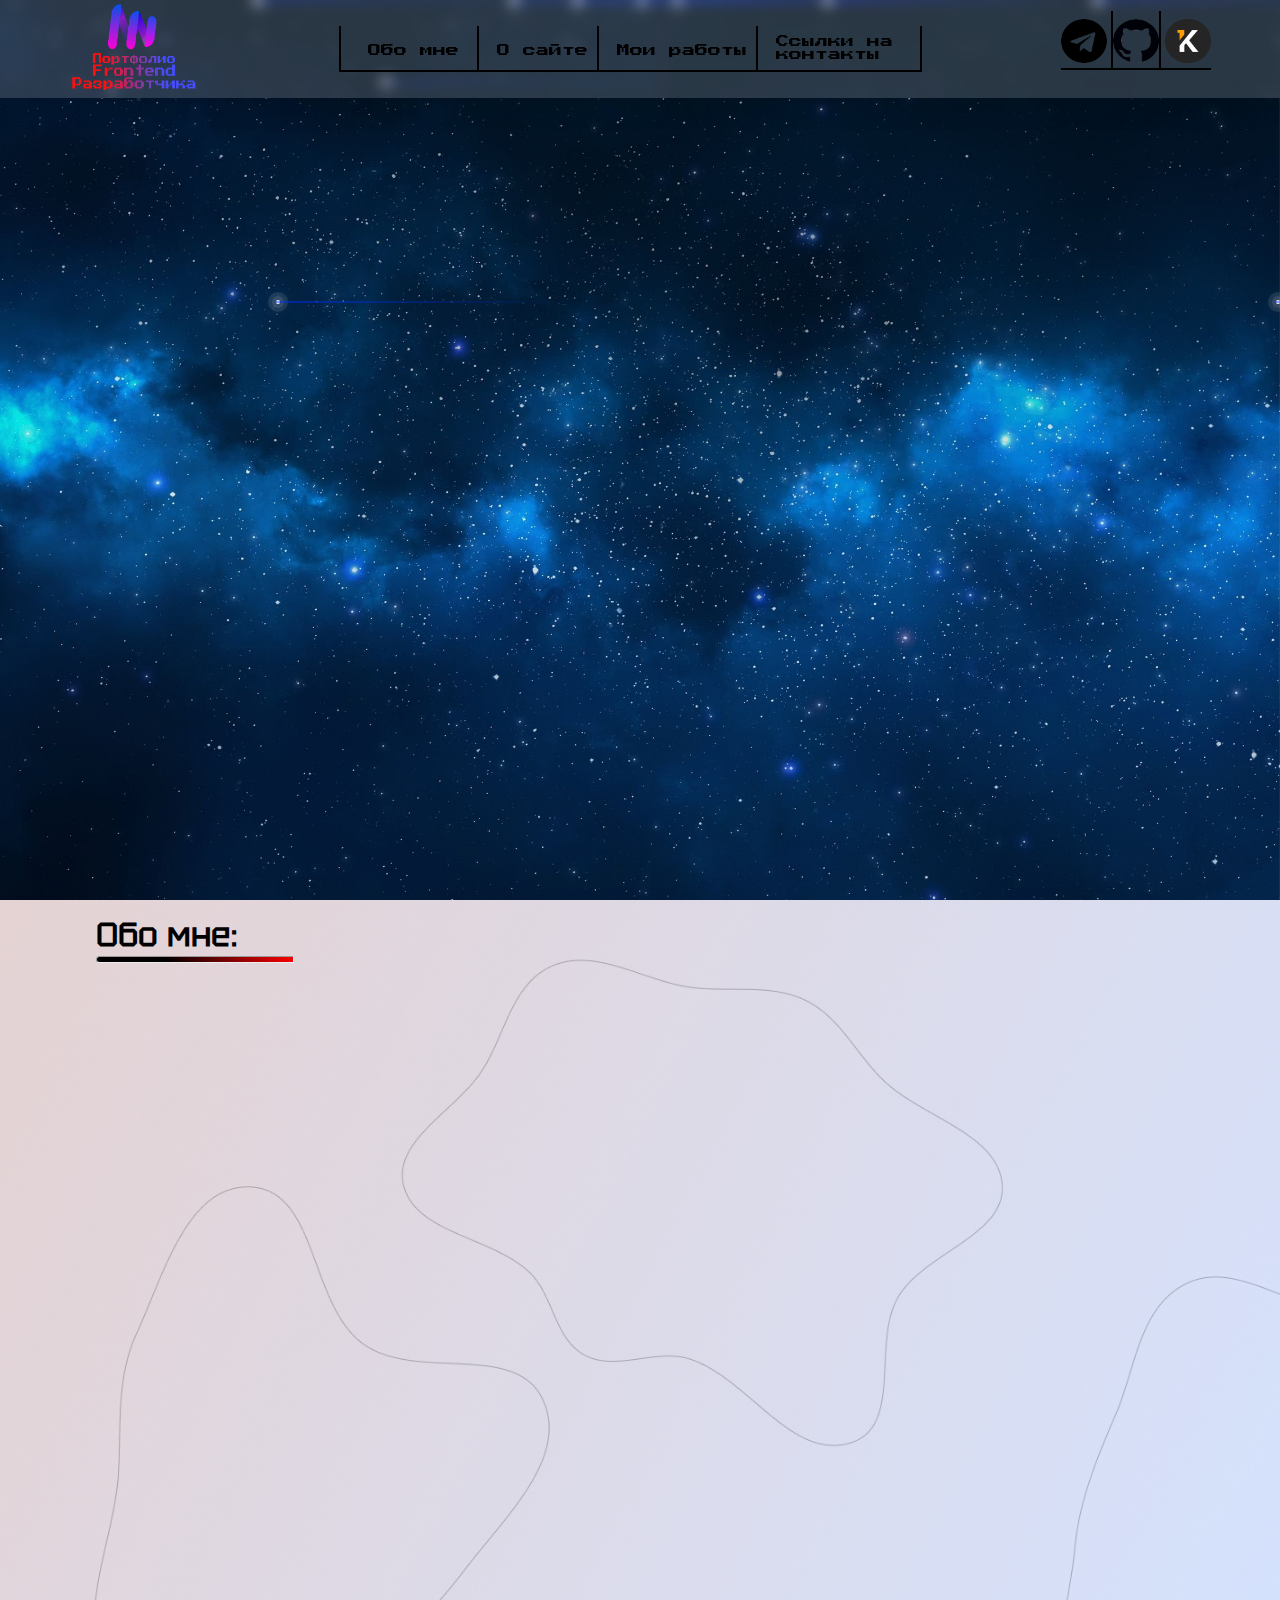
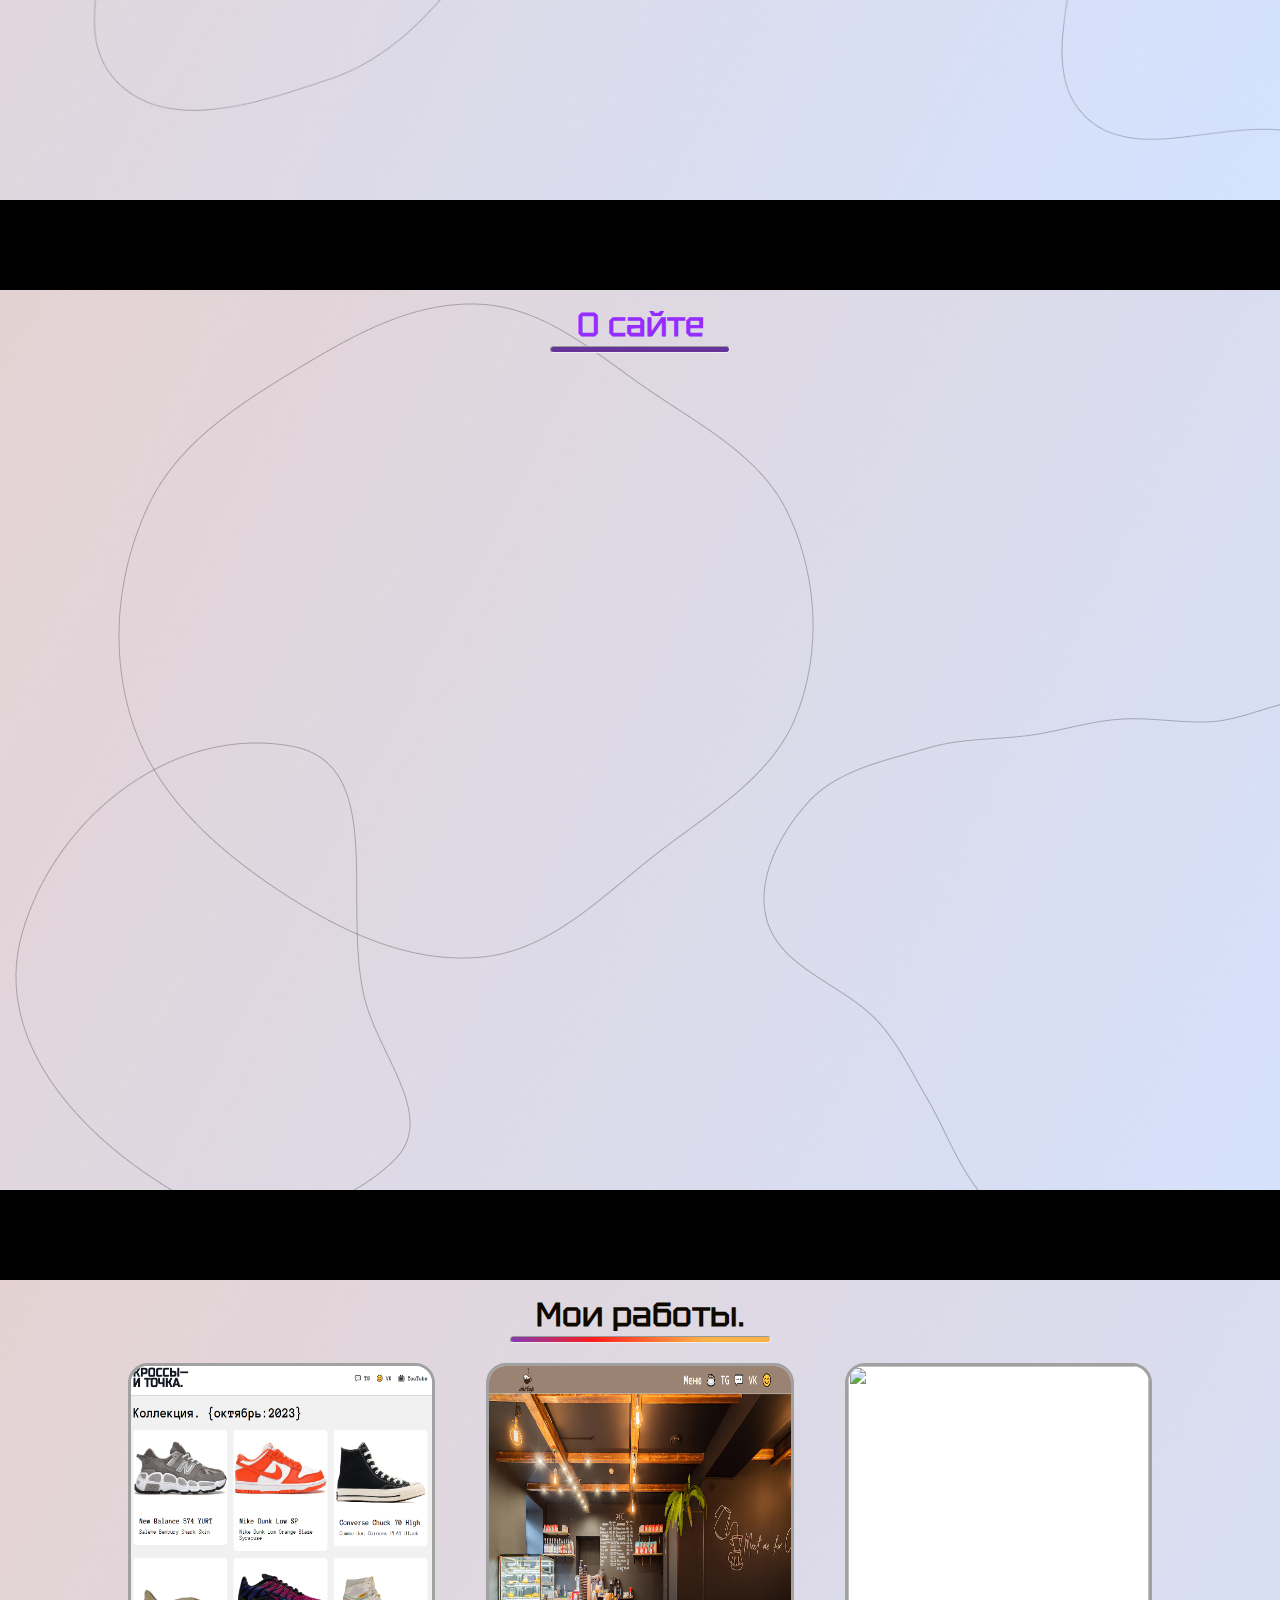
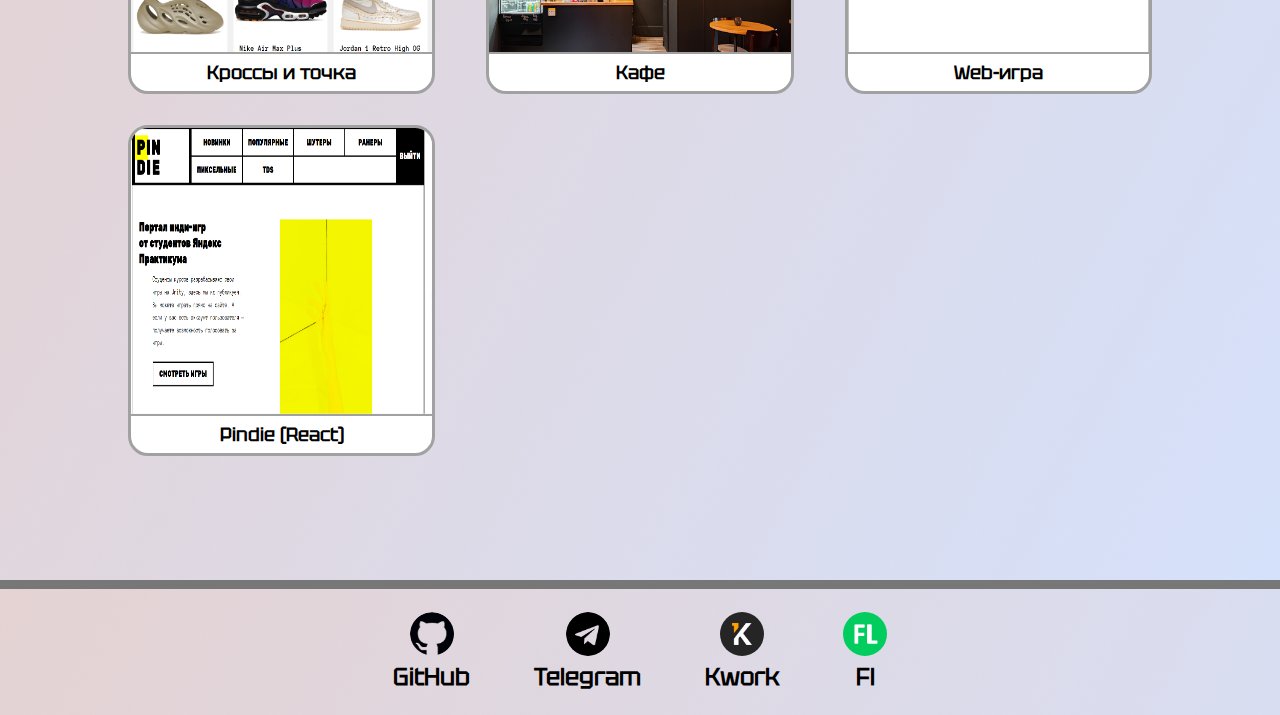
==== commit 8ac4c835: "add" ====
--- a/Portfolio.html
+++ b/Portfolio.html
@@ -110,7 +110,7 @@
               <p>Паралельно я изучаю Backend, поэтому немного в базах данный есть понимания</p>
             </div>
             <div class="AboutTheSite__text-4 table">
-              <p>Я пользуюсь так же фреймворком React 
+              <p>Я пользуюсь так же React 
                 <br> для сложных многостраничных сайтов что позволяет мне широко
                 <br> разваться как  Frontend разработчик
               </p>
--- a/css/main.css
+++ b/css/main.css
@@ -3,7 +3,6 @@
     margin: 0;
     padding: 0;
     box-sizing: border-box;
-    overflow-x: hidden;
 }
 
 a {
@@ -43,6 +42,7 @@
 
 html {
   scroll-behavior: smooth;
+  overflow-x: hidden;
 }
 
 .hidden {
@@ -915,7 +915,6 @@
     margin-top: 15%;
     font-size: calc(var(--index) * 1.2);
     align-items: center;
-    color: black;
   }
   .image-chapter img {
     width: calc(var(--index) * 27);
@@ -983,7 +982,11 @@
   }
 }
 
-@media (max-width: 768px) { 
+@media (max-width: 768px) {
+  * {
+    overflow-x: hidden;
+  }
+  /* хедер  */
   .header {
     height: 20vh;
    }
@@ -994,12 +997,284 @@
   }
 
   .navigation li, ul {
-    font-size: calc(var(--index) * 0.70);
+    font-size: calc(var(--index) * 0.80);
   }
 
   .link img {
-    width: calc(var(--index) * 2.8);
+    width: calc(var(--index) * 3);
     height: calc(var(--index) * 2.5);
   }
-
+  /* обо мне  */
+  .hr1 {
+    width: 25vh;
+  }
+  .text-chapter h2 {
+    font-size: calc(var(--index) * 2.5);
+  }
+  .text-chapter p {
+    margin-top: 5%;
+    font-size: calc(var(--index) * 1.30);
+  }
+  .image-chapter img {
+    width: calc(var(--index) * 30);
+    height: calc(var(--index) * 30);
+  }
+
+  /* О сайте  */
+  .AboutTheSite__title h2 {
+  font-size: calc(var(--index) * 2.5);
+  }
+  .hr2 {
+    width: 25vh;
+  }
+
+  .table p {
+    font-size: calc(var(--index) * 1.1)
+  }
+
+  .AboutTheSite__text-1 {
+    left: 0%;
+    width: 35%;
+    height: 15vh;
+  }
+
+  .AboutTheSite__text-2 {
+    top: 10%;
+    width: 30%;
+    height: 10vh;
+  }
+
+  .AboutTheSite__text-2 img {
+    height: calc(var(--index) * 5);
+    width: calc(var(--index) * 5);
+  height: calc(var(--index) * 5);
+  }
+
+
+  .AboutTheSite__text-3 {
+    top: 20%;
+    left: 68%;
+    width: 35%;
+    height: 20vh;
+  }
+
+  .AboutTheSite__text-4 {
+    top: 40%;
+    width: 40%;
+    height: 28vh;
+  }
+
+  .AboutTheSite__text-5 {
+    top: 60%;
+    left: 75%;
+    width: 30%;
+    height: 35vh;
+  }
+
+  .AboutTheSite__text-6 {
+    width: 30%;
+    height: 19vh;
+  }
+
+  .gif img {
+    width: calc(var(--index) * 17);
+    height: calc(var(--index) * 20);
+  }
+
+
+  /* Навигация  */
+
+  .nav__fixed {
+    right: 1%;
+  }
+
+  /* Мои работы  */
+
+  .project__text h2 {
+    font-size: calc(var(--index) * 2.5);
+  }
+  .hr3 {
+    width: 37vh;
+  }
+
+  .card {
+  width: 40%;
+  height: 100%;
+  margin-bottom: 2%;
+  }
+
+}
+
+@media (max-width: 480px) {
+  .header {
+    height: 40vh;
+   }
+
+   .content__header {
+    flex-direction: column;
+   }
+
+   .header__logo img {
+    width: calc(var(--index) * 14);
+    height: calc(var(--index) * 10);
+  }
+
+  .navigation {
+    border-bottom: 0.1vh solid black;
+    border-left: 0.1vh solid black;
+    border-right: 0.1vh solid black;
+    padding: 0 1vh 0 1vh;
+    }
+
+  .navigation li, ul {
+    font-size: calc(var(--index) * 0.85);
+  }
+
+  .list1 {
+    border-right: 0.1vh solid black;
+    }
+
+    .list2 {
+      border-right: 0.1vh solid black;
+    }
+
+    .list3 {
+      border-right: 0.1vh solid black;
+      padding: 2vh 1vh 0 1vh;
+    }
+
+  .link img {
+    width: calc(var(--index) * 4);
+    height: calc(var(--index) * 3.5);
+  }
+
+  /* Обо мне  */
+  .chapter { 
+    flex-direction: column;
+  }
+
+  .text-chapter p {
+    margin: 2% 0 2% 0;
+    font-size: calc(var(--index) * 1.42);
+  }
+
+
+  /* О сайте  */
+  .AboutTheSite {
+    padding: 0;
+  }
+
+  .AboutTheSite__container {
+    width: 100%;
+    height: 100%;
+  }
+
+  .AboutTheSite__title h2 {
+    font-size: calc(var(--index) * 2.5);
+    }
+    .hr2 {
+      width: 25vh;
+    }
+  
+    .table p {
+      font-size: calc(var(--index) * 1.1)
+    }
+  
+    .AboutTheSite__text-1 {
+      left: 10%;
+      width: 45%;
+      height: 15vh;
+    }
+  
+    .AboutTheSite__text-2 {
+      top: 7%;
+      left: 65%;
+      width: 35%;
+      height: 10vh;
+    }
+  
+    .AboutTheSite__text-2 img {
+      height: calc(var(--index) * 5);
+      width: calc(var(--index) * 5);
+    height: calc(var(--index) * 5);
+    }
+  
+  
+    .AboutTheSite__text-3 {
+      top: 25%;
+      left: 25%;
+      width: 50%;
+      height: 10vh;
+    }
+  
+    .AboutTheSite__text-4 {
+      top: 37%;
+      left: 48%;
+      border-radius: 0%;
+      width: 40%;
+      height: 28vh;
+    }
+  
+    .AboutTheSite__text-5 {
+      top: 70%;
+      left: 40%;
+      width: 45%;
+      height: 20vh;
+    }
+  
+    .AboutTheSite__text-6 {
+      width: 30%;
+      left: 2%;
+      height: 19vh;
+    }
+  
+    .gif img {
+      width: calc(var(--index) * 17);
+      height: calc(var(--index) * 20);
+    }
+    .AboutTheSite__text {
+      height: 90% ;
+    }
+
+    /* мои работы */
+
+    .wrapper__card {
+      width: 100%;
+      height: 100%;
+      display: flex;
+      flex-wrap: wrap;
+      justify-content: space-between;
+      padding: 10% 0 0% 0;
+      gap: 2%;
+    }
+
+    .card {
+      width: 48%;
+      height: 100%;
+      margin-bottom: 20%;
+      }
+
+      .card__image img {
+
+        height: 26vh;
+      }
+      
+}
+
+@media (max-width: 400px) {
+  .navigation li, ul {
+    font-size: calc(var(--index) * 0.71);
+  }
+  .gif img {
+    width: calc(var(--index) * 14);
+    height: calc(var(--index) * 14);
+  }
+  .gif {
+    top: 45%;
+    left: 2%;
+  }
+  
+  .card__text h3 {
+    font-size: calc(var(--index) * 1.5);
+  }
 }